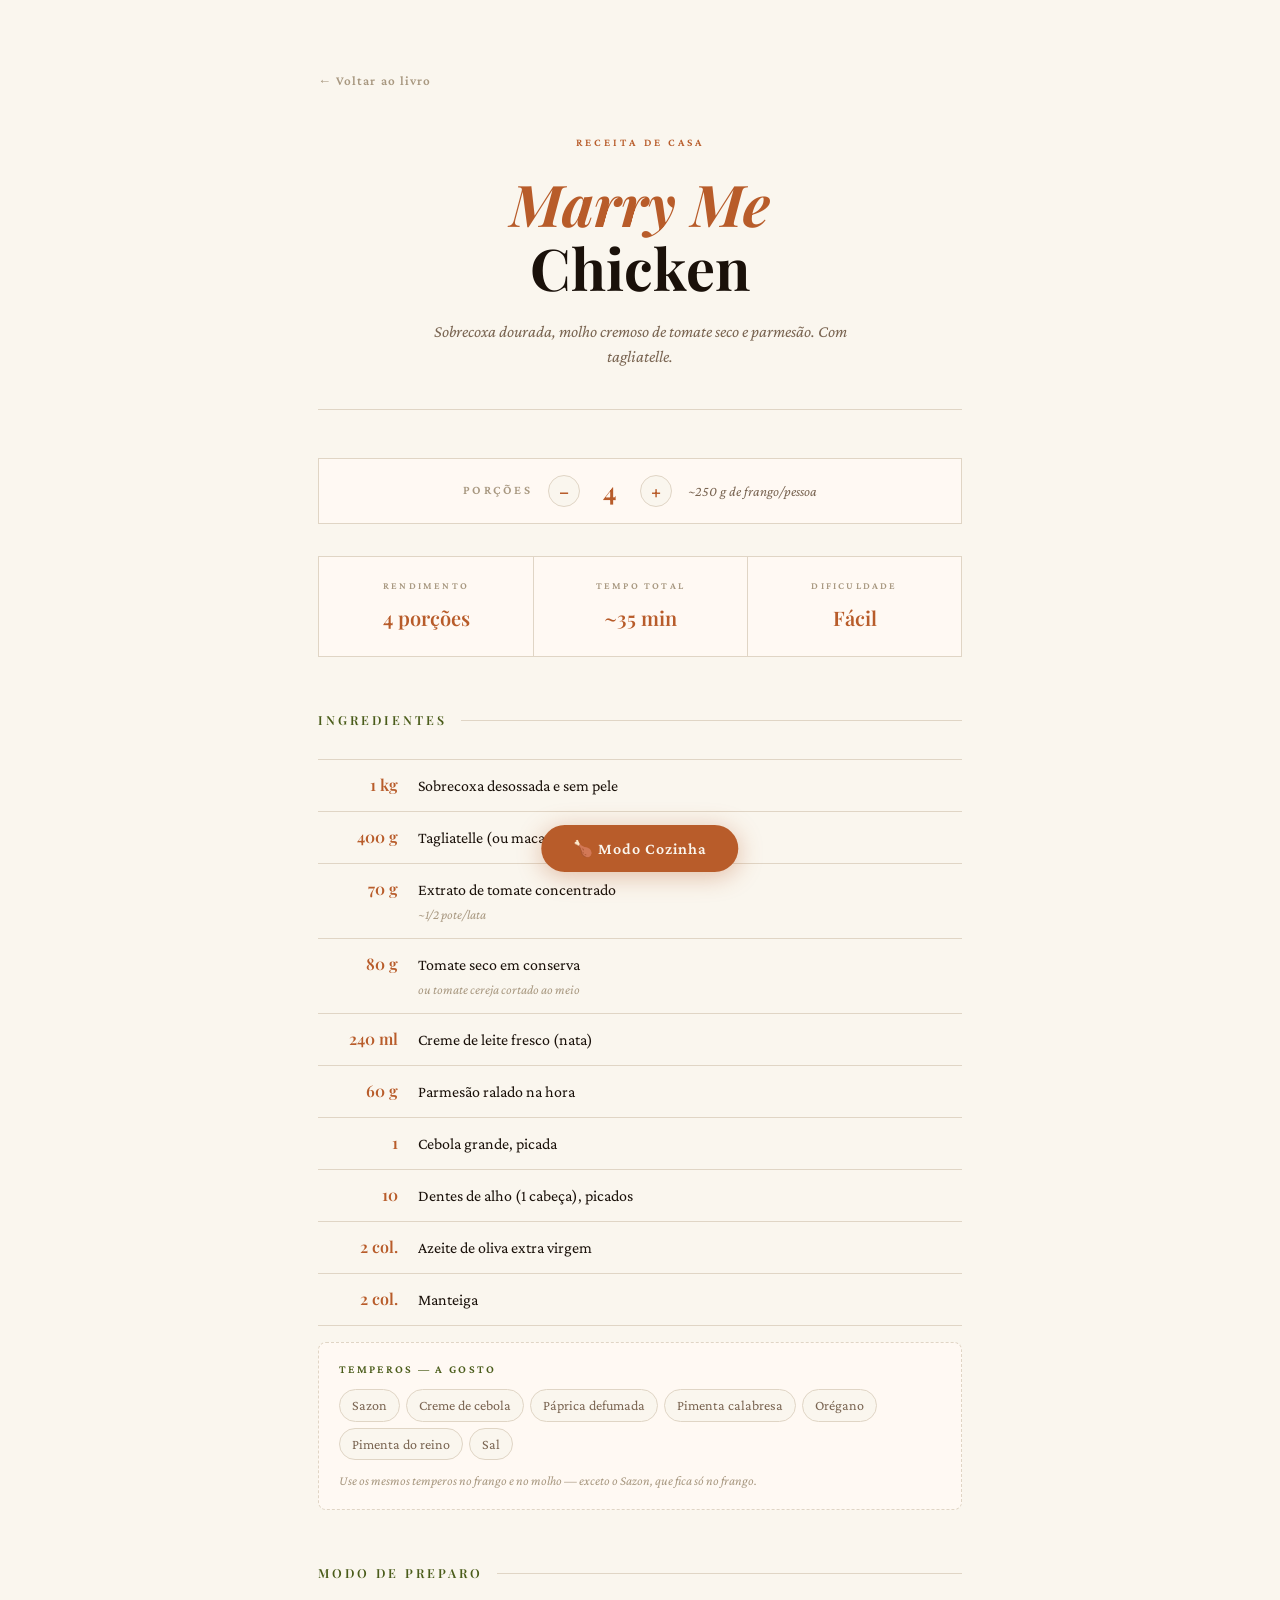
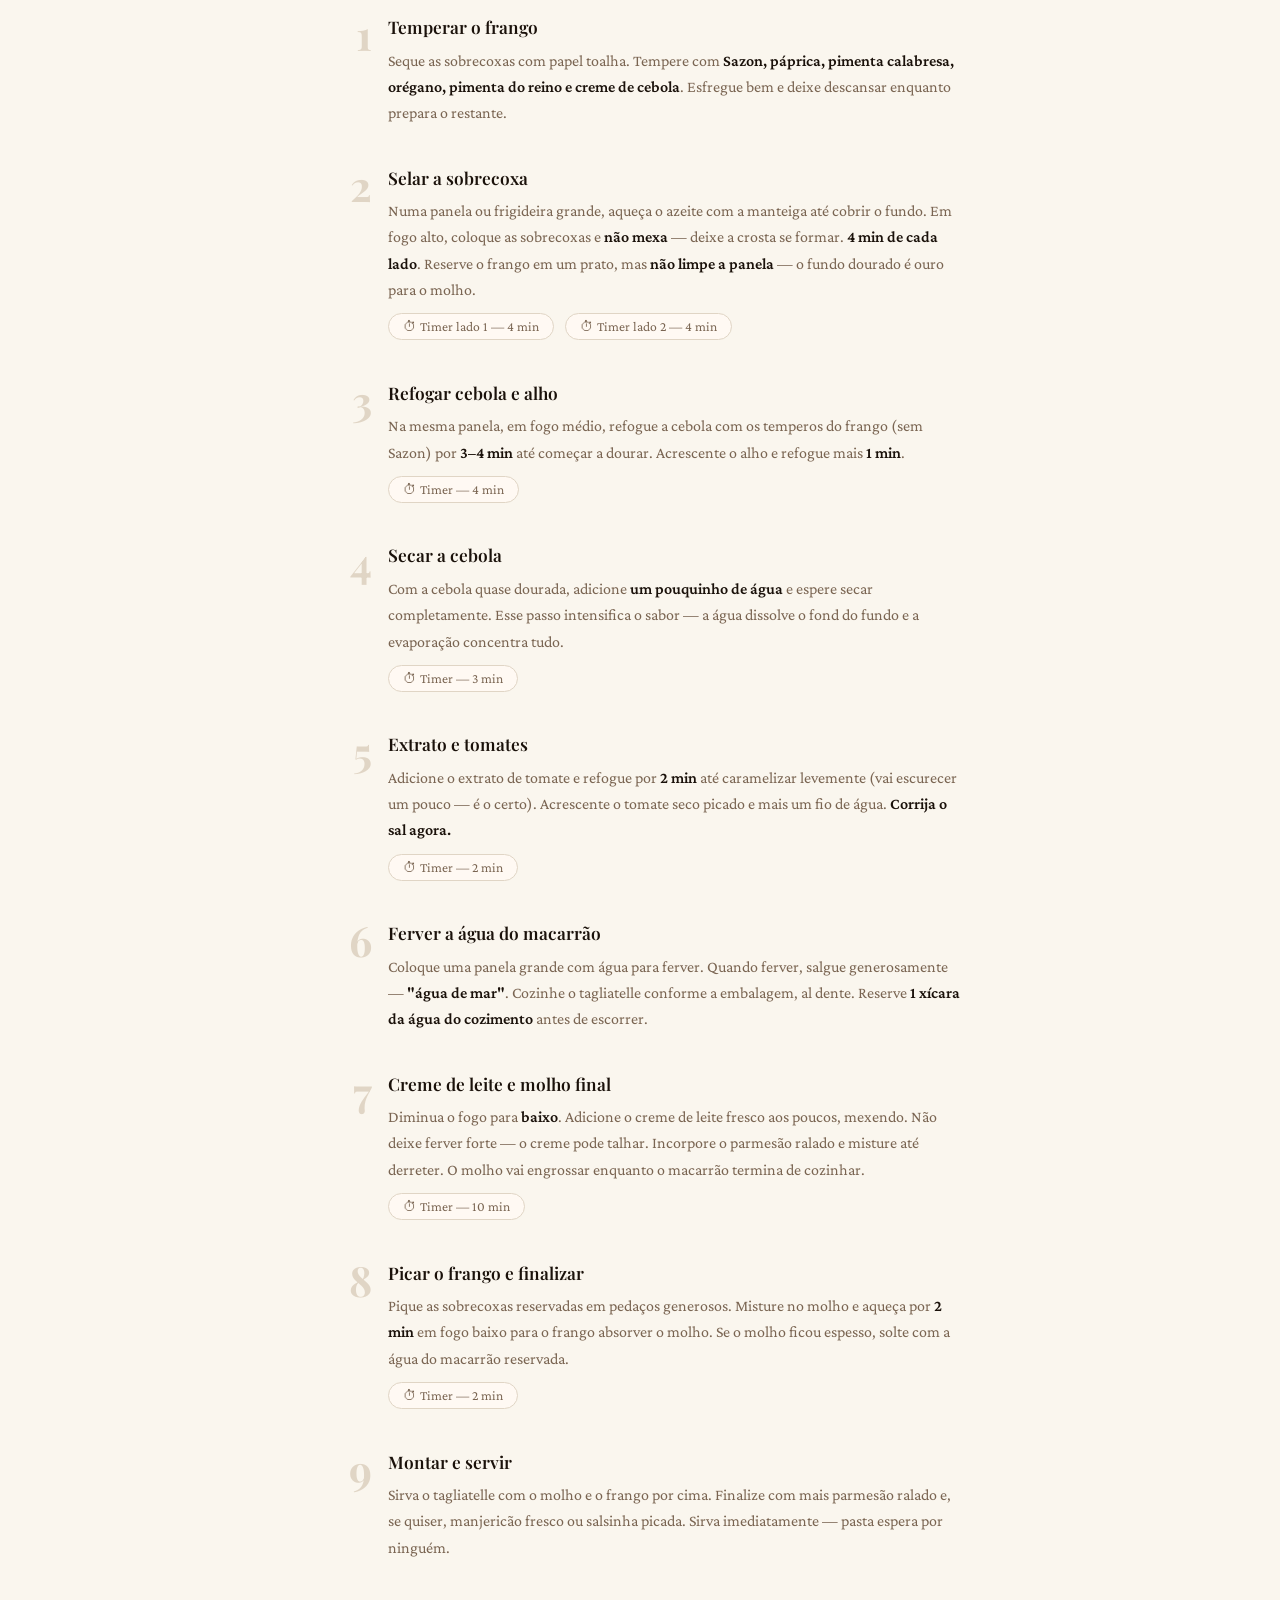
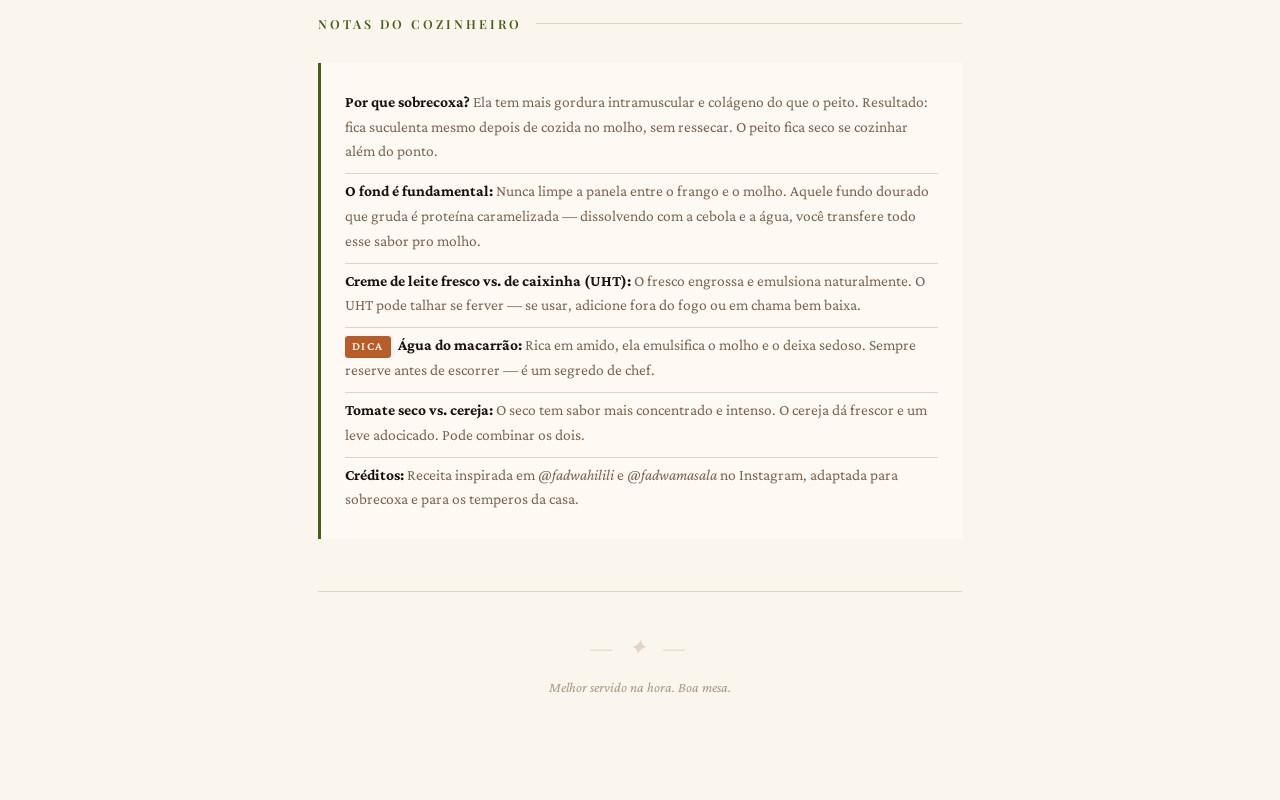
==== marry_me_chicken.html @ bd4081d4 "marry_me_chicken" ====
<!DOCTYPE html>
<html lang="pt-BR">
<head>
  <meta charset="UTF-8"/>
  <meta name="viewport" content="width=device-width, initial-scale=1.0, maximum-scale=1.0"/>
  <title>Marry Me Chicken</title>
  <link rel="preconnect" href="https://fonts.googleapis.com"/>
  <link href="https://fonts.googleapis.com/css2?family=Playfair+Display:ital,wght@0,400;0,600;0,700;1,400&family=Crimson+Pro:ital,wght@0,300;0,400;0,600;1,400&display=swap" rel="stylesheet"/>
  <link rel="stylesheet" href="./styles.css"/>
</head>
<body class="recipe-page">

<div class="recipe-container" id="recipe-view">

  <a class="back-link" href="./index.html">← Voltar ao livro</a>

  <header class="header">
    <span class="eyebrow">Receita de Casa</span>
    <h1><em>Marry Me</em><br>Chicken</h1>
    <p class="tagline">Sobrecoxa dourada, molho cremoso de tomate seco e parmesão. Com tagliatelle.</p>
  </header>

  <!-- SERVINGS CONTROL -->
  <div class="servings-bar">
    <span class="srv-label">Porções</span>
    <button class="srv-btn" onclick="changeServings(-1)">−</button>
    <span class="srv-num" id="srv-display">4</span>
    <button class="srv-btn" onclick="changeServings(1)">+</button>
    <span class="srv-sub" id="srv-sub">~250 g de frango/pessoa</span>
  </div>

  <div class="meta-strip">
    <div class="meta-item"><span class="meta-label">Rendimento</span><span class="meta-value" id="meta-srv">4 porções</span></div>
    <div class="meta-item"><span class="meta-label">Tempo total</span><span class="meta-value">~35 min</span></div>
    <div class="meta-item"><span class="meta-label">Dificuldade</span><span class="meta-value">Fácil</span></div>
  </div>

  <!-- INGREDIENTS -->
  <section class="ingredients-section">
    <h2>Ingredientes</h2>

    <div class="ingredient-row"><span class="amount" id="ing-chicken">1 kg</span><span class="ing-name">Sobrecoxa desossada e sem pele</span></div>
    <div class="ingredient-row"><span class="amount" id="ing-pasta">400 g</span><span class="ing-name">Tagliatelle (ou macarrão de preferência)</span></div>
    <div class="ingredient-row"><span class="amount" id="ing-extract">70 g</span><span class="ing-name">Extrato de tomate concentrado<span class="ing-note">~1/2 pote/lata</span></span></div>
    <div class="ingredient-row"><span class="amount" id="ing-sundried">80 g</span><span class="ing-name">Tomate seco em conserva<span class="ing-note">ou tomate cereja cortado ao meio</span></span></div>
    <div class="ingredient-row"><span class="amount" id="ing-cream">240 ml</span><span class="ing-name">Creme de leite fresco (nata)</span></div>
    <div class="ingredient-row"><span class="amount" id="ing-parmesan">60 g</span><span class="ing-name">Parmesão ralado na hora</span></div>
    <div class="ingredient-row"><span class="amount" id="ing-onion">1</span><span class="ing-name">Cebola grande, picada</span></div>
    <div class="ingredient-row"><span class="amount" id="ing-garlic">10</span><span class="ing-name">Dentes de alho (1 cabeça), picados</span></div>
    <div class="ingredient-row"><span class="amount">2 col.</span><span class="ing-name">Azeite de oliva extra virgem</span></div>
    <div class="ingredient-row"><span class="amount">2 col.</span><span class="ing-name">Manteiga</span></div>

    <div class="seasonings-box">
      <span class="seasonings-label">Temperos — a gosto</span>
      <div class="seasonings-grid">
        <span class="seasoning-tag">Sazon</span>
        <span class="seasoning-tag">Creme de cebola</span>
        <span class="seasoning-tag">Páprica defumada</span>
        <span class="seasoning-tag">Pimenta calabresa</span>
        <span class="seasoning-tag">Orégano</span>
        <span class="seasoning-tag">Pimenta do reino</span>
        <span class="seasoning-tag">Sal</span>
      </div>
      <p class="seasonings-hint">Use os mesmos temperos no frango e no molho — exceto o Sazon, que fica só no frango.</p>
    </div>
  </section>

  <!-- STEPS -->
  <section class="steps-section">
    <h2>Modo de Preparo</h2>

    <div class="step"><div class="step-num">1</div><div class="step-body">
      <h3>Temperar o frango</h3>
      <p>Seque as sobrecoxas com papel toalha. Tempere com <strong>Sazon, páprica, pimenta calabresa, orégano, pimenta do reino e creme de cebola</strong>. Esfregue bem e deixe descansar enquanto prepara o restante.</p>
    </div></div>

    <div class="step"><div class="step-num">2</div><div class="step-body">
      <h3>Selar a sobrecoxa</h3>
      <p>Numa panela ou frigideira grande, aqueça o azeite com a manteiga até cobrir o fundo. Em fogo alto, coloque as sobrecoxas e <strong>não mexa</strong> — deixe a crosta se formar. <strong>4 min de cada lado</strong>. Reserve o frango em um prato, mas <strong>não limpe a panela</strong> — o fundo dourado é ouro para o molho.</p>
      <button class="timer-chip" onclick="startChip(this,4*60,'Lado 1')">⏱ Timer lado 1 — 4 min</button>
      <button class="timer-chip" onclick="startChip(this,4*60,'Lado 2')" style="margin-left:8px">⏱ Timer lado 2 — 4 min</button>
    </div></div>

    <div class="step"><div class="step-num">3</div><div class="step-body">
      <h3>Refogar cebola e alho</h3>
      <p>Na mesma panela, em fogo médio, refogue a cebola com os temperos do frango (sem Sazon) por <strong>3–4 min</strong> até começar a dourar. Acrescente o alho e refogue mais <strong>1 min</strong>.</p>
      <button class="timer-chip" onclick="startChip(this,4*60,'Refogado')">⏱ Timer — 4 min</button>
    </div></div>

    <div class="step"><div class="step-num">4</div><div class="step-body">
      <h3>Secar a cebola</h3>
      <p>Com a cebola quase dourada, adicione <strong>um pouquinho de água</strong> e espere secar completamente. Esse passo intensifica o sabor — a água dissolve o fond do fundo e a evaporação concentra tudo.</p>
      <button class="timer-chip" onclick="startChip(this,3*60,'Secar')">⏱ Timer — 3 min</button>
    </div></div>

    <div class="step"><div class="step-num">5</div><div class="step-body">
      <h3>Extrato e tomates</h3>
      <p>Adicione o extrato de tomate e refogue por <strong>2 min</strong> até caramelizar levemente (vai escurecer um pouco — é o certo). Acrescente o tomate seco picado e mais um fio de água. <strong>Corrija o sal agora.</strong></p>
      <button class="timer-chip" onclick="startChip(this,2*60,'Extrato')">⏱ Timer — 2 min</button>
    </div></div>

    <div class="step"><div class="step-num">6</div><div class="step-body">
      <h3>Ferver a água do macarrão</h3>
      <p>Coloque uma panela grande com água para ferver. Quando ferver, salgue generosamente — <strong>"água de mar"</strong>. Cozinhe o tagliatelle conforme a embalagem, al dente. Reserve <strong>1 xícara da água do cozimento</strong> antes de escorrer.</p>
    </div></div>

    <div class="step"><div class="step-num">7</div><div class="step-body">
      <h3>Creme de leite e molho final</h3>
      <p>Diminua o fogo para <strong>baixo</strong>. Adicione o creme de leite fresco aos poucos, mexendo. Não deixe ferver forte — o creme pode talhar. Incorpore o parmesão ralado e misture até derreter. O molho vai engrossar enquanto o macarrão termina de cozinhar.</p>
      <button class="timer-chip" onclick="startChip(this,10*60,'Molho')">⏱ Timer — 10 min</button>
    </div></div>

    <div class="step"><div class="step-num">8</div><div class="step-body">
      <h3>Picar o frango e finalizar</h3>
      <p>Pique as sobrecoxas reservadas em pedaços generosos. Misture no molho e aqueça por <strong>2 min</strong> em fogo baixo para o frango absorver o molho. Se o molho ficou espesso, solte com a água do macarrão reservada.</p>
      <button class="timer-chip" onclick="startChip(this,2*60,'Finalizar')">⏱ Timer — 2 min</button>
    </div></div>

    <div class="step"><div class="step-num">9</div><div class="step-body">
      <h3>Montar e servir</h3>
      <p>Sirva o tagliatelle com o molho e o frango por cima. Finalize com mais parmesão ralado e, se quiser, manjericão fresco ou salsinha picada. Sirva imediatamente — pasta espera por ninguém.</p>
    </div></div>
  </section>

  <!-- NOTES -->
  <section class="notes-section">
    <h2>Notas do Cozinheiro</h2>
    <div class="notes-box">
      <div class="note-line">
        <strong>Por que sobrecoxa?</strong> Ela tem mais gordura intramuscular e colágeno do que o peito. Resultado: fica suculenta mesmo depois de cozida no molho, sem ressecar. O peito fica seco se cozinhar além do ponto.
      </div>
      <div class="note-line">
        <strong>O fond é fundamental:</strong> Nunca limpe a panela entre o frango e o molho. Aquele fundo dourado que gruda é proteína caramelizada — dissolvendo com a cebola e a água, você transfere todo esse sabor pro molho.
      </div>
      <div class="note-line">
        <strong>Creme de leite fresco vs. de caixinha (UHT):</strong> O fresco engrossa e emulsiona naturalmente. O UHT pode talhar se ferver — se usar, adicione fora do fogo ou em chama bem baixa.
      </div>
      <div class="note-line">
        <span class="note-highlight">Dica</span>
        <strong>Água do macarrão:</strong> Rica em amido, ela emulsifica o molho e o deixa sedoso. Sempre reserve antes de escorrer — é um segredo de chef.
      </div>
      <div class="note-line">
        <strong>Tomate seco vs. cereja:</strong> O seco tem sabor mais concentrado e intenso. O cereja dá frescor e um leve adocicado. Pode combinar os dois.
      </div>
      <div class="note-line">
        <strong>Créditos:</strong> Receita inspirada em <em>@fadwahilili</em> e <em>@fadwamasala</em> no Instagram, adaptada para sobrecoxa e para os temperos da casa.
      </div>
    </div>
  </section>

  <footer class="recipe-footer">
    <span class="flour-deco">— ✦ —</span>
    Melhor servido na hora. Boa mesa.
  </footer>
</div>

<div class="cook-btn-wrap">
  <button class="cook-btn" onclick="enterCook()">🍗 Modo Cozinha</button>
</div>

<!-- ══ COOKING MODE ══ -->
<div id="cooking-mode">
  <div class="cm-topbar">
    <div class="cm-dots" id="cm-dots"></div>
    <span class="cm-progress-text" id="cm-prog">1 / 9</span>
    <button class="cm-close" onclick="exitCook()">✕</button>
  </div>
  <div class="cm-content" id="cm-content">
    <div class="cm-step-number" id="cm-num">01</div>
    <div class="cm-step-title"  id="cm-title"></div>
    <div class="cm-step-text"   id="cm-text"></div>
  </div>
  <div class="cm-timer-area" id="cm-timer">
    <div class="cm-ring-wrap">
      <svg class="cm-svg" viewBox="0 0 170 170">
        <circle class="ring-bg"   cx="85" cy="85" r="73.5"/>
        <circle class="ring-prog" id="cm-ring" cx="85" cy="85" r="73.5" stroke-dasharray="462" stroke-dashoffset="0"/>
      </svg>
      <div class="cm-time-overlay">
        <span class="cm-time-text"  id="cm-ttext">00:00</span>
        <span class="cm-time-label" id="cm-tlabel">restante</span>
      </div>
    </div>
    <div class="cm-timer-btns">
      <button class="cm-btn-ghost"   onclick="resetTimer()">↺ Reset</button>
      <button class="cm-btn-primary" id="cm-playbtn" onclick="toggleTimer()">▶ Iniciar</button>
    </div>
  </div>
  <div class="cm-finish" id="cm-finish">
    <div class="cm-finish-icon">🍗</div>
    <div class="cm-finish-title">Bom Apetite!</div>
    <div class="cm-finish-sub">Todos os passos concluídos.<br>Sirva agora — pasta não espera.</div>
    <button class="cm-btn-primary" style="margin-top:8px" onclick="exitCook()">Voltar à receita</button>
  </div>
  <div class="cm-nav" id="cm-nav">
    <button class="cm-nav-btn prev" id="cm-prev" onclick="goStep(-1)">
      <span class="cm-nav-label">← Anterior</span>
      <span id="cm-prev-lbl">—</span>
    </button>
    <button class="cm-nav-btn next" id="cm-next" onclick="goStep(1)">
      <span class="cm-nav-label">Próximo →</span>
      <span id="cm-next-lbl">—</span>
    </button>
  </div>
</div>

<script>
/* ══ BASE RECIPE (4 porções) ══ */
const BASE = 4;
const INGS = {
  chicken:  { base: 1000, unit: 'g',  el: 'ing-chicken'  },
  pasta:    { base: 400,  unit: 'g',  el: 'ing-pasta'    },
  extract:  { base: 70,   unit: 'g',  el: 'ing-extract'  },
  sundried: { base: 80,   unit: 'g',  el: 'ing-sundried' },
  cream:    { base: 240,  unit: 'ml', el: 'ing-cream'    },
  parmesan: { base: 60,   unit: 'g',  el: 'ing-parmesan' },
};
// Onion and garlic scaled separately (count)
const ONION_BASE  = 1;
const GARLIC_BASE = 10; // dentes

let servings = 4;

function fmt(val, unit) {
  if (unit === 'g' || unit === 'ml') return Math.round(val) + ' ' + unit;
  return val.toFixed(1).replace('.0', '') + ' ' + unit;
}

function changeServings(delta) {
  servings = Math.max(1, Math.min(20, servings + delta));
  const ratio = servings / BASE;

  document.getElementById('srv-display').textContent = servings;
  document.getElementById('srv-sub').textContent = '~250 g de frango/pessoa · ' + servings + ' porç' + (servings === 1 ? 'ão' : 'ões');
  document.getElementById('meta-srv').textContent = servings + ' porç' + (servings === 1 ? 'ão' : 'ões');

  Object.values(INGS).forEach(ing => {
    const el = document.getElementById(ing.el);
    el.style.opacity = '0.3';
    el.textContent = fmt(ing.base * ratio, ing.unit);
    setTimeout(() => el.style.opacity = '1', 150);
  });

  // Onion (count, round up to at least 1)
  const onionEl = document.getElementById('ing-onion');
  onionEl.style.opacity = '0.3';
  onionEl.textContent = Math.max(1, Math.round(ONION_BASE * ratio));
  setTimeout(() => onionEl.style.opacity = '1', 150);

  // Garlic (dentes)
  const garlicEl = document.getElementById('ing-garlic');
  garlicEl.style.opacity = '0.3';
  garlicEl.textContent = Math.max(3, Math.round(GARLIC_BASE * ratio));
  setTimeout(() => garlicEl.style.opacity = '1', 150);
}

/* ══ AUDIO ══ */
function beep() {
  try {
    const ctx = new(window.AudioContext || window.webkitAudioContext)();
    [880, 1100, 880, 1100, 880].forEach((f, i) => {
      const o = ctx.createOscillator(), g = ctx.createGain();
      o.connect(g); g.connect(ctx.destination);
      o.type = 'sine'; o.frequency.value = f;
      const t = ctx.currentTime + i * .38;
      g.gain.setValueAtTime(0, t);
      g.gain.linearRampToValueAtTime(.4, t + .04);
      g.gain.exponentialRampToValueAtTime(.001, t + .32);
      o.start(t); o.stop(t + .35);
    });
  } catch(e) {}
}

/* ══ WAKE LOCK ══ */
let wl = null;
async function grabLock() { try { if ('wakeLock' in navigator) wl = await navigator.wakeLock.request('screen'); } catch(e) {} }
function dropLock() { if (wl) { wl.release(); wl = null; } }
document.addEventListener('visibilitychange', () => {
  if (document.visibilityState === 'visible' && document.getElementById('cooking-mode').classList.contains('active')) grabLock();
});

/* ══ TIMER ══ */
const CIRC = 2 * Math.PI * 73.5;
let tRem = 0, tTotal = 0, tRunning = false, tiv = null;

function fmtT(s) { return String(Math.floor(s / 60)).padStart(2, '0') + ':' + String(s % 60).padStart(2, '0'); }
function updateRing() {
  const p = tTotal > 0 ? tRem / tTotal : 1;
  document.getElementById('cm-ring').style.strokeDashoffset = CIRC * (1 - p);
  document.getElementById('cm-ring').classList.toggle('done', tRem === 0 && tTotal > 0);
}
function setDisplay(s) { document.getElementById('cm-ttext').textContent = fmtT(s); updateRing(); }

function toggleTimer() {
  if (tRem === 0) { resetTimer(); return; }
  tRunning = !tRunning;
  const btn = document.getElementById('cm-playbtn');
  if (tRunning) {
    btn.textContent = '⏸ Pausar';
    tiv = setInterval(() => {
      tRem--;
      setDisplay(tRem);
      if (tRem <= 0) {
        clearInterval(tiv); tRunning = false;
        btn.textContent = '✓ Pronto';
        document.getElementById('cm-tlabel').textContent = 'concluído!';
        beep();
      }
    }, 1000);
  } else {
    clearInterval(tiv);
    btn.textContent = '▶ Continuar';
  }
}
function resetTimer() {
  clearInterval(tiv); tRunning = false; tRem = tTotal;
  setDisplay(tRem);
  document.getElementById('cm-playbtn').textContent = '▶ Iniciar';
  document.getElementById('cm-tlabel').textContent = 'restante';
}

/* ══ COOKING MODE STEPS ══ */
function getCookSteps() {
  const s = servings;
  const ratio = s / BASE;
  const chicken  = fmt(1000 * ratio, 'g');
  const cream    = fmt(240  * ratio, 'ml');
  const extract  = fmt(70   * ratio, 'g');
  const sundried = fmt(80   * ratio, 'g');
  const parmesan = fmt(60   * ratio, 'g');
  const pasta    = fmt(400  * ratio, 'g');
  const onion    = Math.max(1, Math.round(ONION_BASE * ratio));
  const garlic   = Math.max(3, Math.round(GARLIC_BASE * ratio));

  return [
    {
      title: "Temperar o frango",
      timer: null,
      text: `Seque <strong>${chicken} de sobrecoxa</strong> com papel toalha. Tempere com <strong>Sazon, páprica, pimenta calabresa, orégano, pimenta do reino e creme de cebola</strong>. Esfregue bem e reserve.`
    },
    {
      title: "Selar a sobrecoxa",
      timer: 4 * 60,
      text: `Aqueça azeite e manteiga na panela em fogo <strong>alto</strong>. Sele as sobrecoxas por <strong>4 min de cada lado</strong> sem mexer — deixe a crosta dourar. Reserve num prato. <strong>Não limpe a panela.</strong>`
    },
    {
      title: "Refogar cebola e alho",
      timer: 4 * 60,
      text: `Na mesma panela, fogo médio, refogue <strong>${onion} cebola${onion > 1 ? 's' : ''}</strong> com os temperos (sem Sazon) por 3–4 min. Acrescente <strong>${garlic} dentes de alho</strong> e refogue mais 1 min.`
    },
    {
      title: "Secar a cebola",
      timer: 3 * 60,
      text: `Com a cebola quase dourada, adicione <strong>um pouquinho de água</strong> e espere secar. Isso dissolve o fundo caramelizado e concentra o sabor. Aguarde até a água evaporar completamente.`
    },
    {
      title: "Extrato e tomates",
      timer: 2 * 60,
      text: `Adicione <strong>${extract} de extrato de tomate</strong> e refogue por 2 min até escurecer levemente. Junte <strong>${sundried} de tomate seco</strong> picado e um fio de água. <strong>Corrija o sal agora.</strong>`
    },
    {
      title: "Ferver o macarrão",
      timer: null,
      text: `Coloque o <strong>${pasta} de tagliatelle</strong> em água fervente bem salgada. Cozinhe al dente conforme a embalagem. <strong>Reserve 1 xícara da água antes de escorrer</strong> — ela vai ajudar o molho.`
    },
    {
      title: "Creme de leite e parmesão",
      timer: 10 * 60,
      text: `Diminua o fogo para <strong>baixo</strong>. Adicione <strong>${cream} de creme de leite fresco</strong> aos poucos, mexendo. Incorpore <strong>${parmesan} de parmesão</strong> ralado. Não deixe ferver forte. Misture até engrossar enquanto a pasta termina.`
    },
    {
      title: "Picar o frango e finalizar",
      timer: 2 * 60,
      text: `Pique as sobrecoxas em pedaços generosos. Misture no molho e aqueça em fogo baixo por <strong>2 min</strong>. Se o molho ficou espesso, solte com a água do macarrão reservada.`
    },
    {
      title: "Montar e servir",
      timer: null,
      text: `Sirva o tagliatelle com o molho e o frango por cima. Finalize com <strong>mais parmesão</strong> e manjericão ou salsinha. Sirva agora — pasta não espera!`
    },
  ];
}

let cur = 0;
function render(idx) {
  clearInterval(tiv); tRunning = false;
  const steps = getCookSteps();
  const done = idx >= steps.length;

  document.getElementById('cm-finish').classList.toggle('active', done);
  document.getElementById('cm-content').style.display = done ? 'none' : 'flex';
  document.getElementById('cm-timer').style.display = 'none';
  document.getElementById('cm-nav').style.display = done ? 'none' : 'grid';
  if (done) return;

  const s = steps[idx];
  document.getElementById('cm-prog').textContent = `${idx + 1} / ${steps.length}`;

  const dots = document.getElementById('cm-dots');
  dots.innerHTML = '';
  steps.forEach((_, i) => {
    const d = document.createElement('div');
    d.className = 'cm-dot' + (i < idx ? ' done' : i === idx ? ' active' : '');
    dots.appendChild(d);
  });

  document.getElementById('cm-num').textContent = String(idx + 1).padStart(2, '0');
  document.getElementById('cm-title').textContent = s.title;
  document.getElementById('cm-text').innerHTML = s.text;

  if (s.timer) {
    tTotal = s.timer; tRem = s.timer;
    setDisplay(tRem);
    document.getElementById('cm-playbtn').textContent = '▶ Iniciar';
    document.getElementById('cm-tlabel').textContent = 'restante';
    document.getElementById('cm-timer').style.display = 'flex';
  }

  document.getElementById('cm-prev').disabled = idx === 0;
  document.getElementById('cm-prev-lbl').textContent = idx > 0 ? steps[idx - 1].title : '—';
  document.getElementById('cm-next-lbl').textContent = idx < steps.length - 1 ? steps[idx + 1].title : 'Finalizar';
  document.getElementById('cm-content').scrollTop = 0;
}

function goStep(d) { clearInterval(tiv); tRunning = false; cur = Math.max(0, cur + d); render(cur); }
function enterCook() { cur = 0; document.getElementById('cooking-mode').classList.add('active'); render(0); grabLock(); document.body.style.overflow = 'hidden'; }
function exitCook() { clearInterval(tiv); tRunning = false; document.getElementById('cooking-mode').classList.remove('active'); dropLock(); document.body.style.overflow = ''; }

/* ══ INLINE CHIP TIMERS ══ */
const chipIntervals = {};
function startChip(btn, sec, label) {
  clearInterval(chipIntervals[label]);
  let rem = sec;
  btn.textContent = `⏱ ${label} — ${fmtT(rem)}`;
  btn.style.cssText = 'background:var(--terracotta);color:var(--cream);border-color:var(--terracotta)';
  btn.onclick = () => cancelChip(btn, sec, label);
  chipIntervals[label] = setInterval(() => {
    rem--;
    btn.textContent = `⏱ ${label} — ${fmtT(rem)}`;
    if (rem <= 0) {
      clearInterval(chipIntervals[label]);
      btn.textContent = `✓ ${label} — Pronto!`;
      btn.style.cssText = 'background:#4A5C1A;color:var(--cream);border-color:#4A5C1A';
      beep();
    }
  }, 1000);
}
function cancelChip(btn, sec, label) {
  clearInterval(chipIntervals[label]);
  btn.textContent = `⏱ Timer ${Math.round(sec / 60)} min`;
  btn.style.cssText = '';
  btn.onclick = () => startChip(btn, sec, label);
}
</script>
</body>
</html>
---- styles.css ----
/* ═══════════════════════════════════════════════════════════
   Livro de Receitas — Folha de estilo unificada
   Usada por: index.html + páginas de receita
   ═══════════════════════════════════════════════════════════ */

/* ── RESET + ROOT ── */
*, *::before, *::after { box-sizing: border-box; margin: 0; padding: 0; }

:root {
  --cream: #FAF6EE;
  --warm-white: #FFF9F3;
  --espresso: #1A110A;
  --olive: #4A5C1A;
  --terracotta: #B85C2A;
  --gold: #C4973A;
  --muted: #7A6552;
  --light-muted: #A89880;
  --divider: #E0D5C5;
  --card-shadow: 0 2px 16px rgba(26,17,10,.07);
  --card-shadow-hover: 0 8px 32px rgba(26,17,10,.13);
}

html { scroll-behavior: smooth; }
body {
  background: var(--cream);
  color: var(--espresso);
  font-family: 'Crimson Pro', Georgia, serif;
  font-size: 18px;
  line-height: 1.7;
  min-height: 100vh;
}

/* ═══════════════════════════════════════════════════════════
   INDEX (livro de receitas)
   ═══════════════════════════════════════════════════════════ */

/* ── TOP BAR ── */
.topbar {
  position: sticky; top: 0; z-index: 50;
  background: rgba(250,246,238,.95);
  backdrop-filter: blur(10px);
  -webkit-backdrop-filter: blur(10px);
  border-bottom: 1px solid var(--divider);
  padding: 0 clamp(20px,5vw,60px);
  display: flex; align-items: center;
  gap: 20px; height: 64px;
}
.topbar-title {
  font-family: 'Playfair Display', serif;
  font-size: 1.1rem; font-weight: 700;
  color: var(--espresso); white-space: nowrap;
  display: flex; align-items: center; gap: 8px;
}
.topbar-title em { font-style: italic; color: var(--terracotta); }

.search-wrap { flex: 1; position: relative; max-width: 420px; }
.search-icon {
  position: absolute; left: 14px; top: 50%;
  transform: translateY(-50%);
  color: var(--light-muted); font-size: 15px; pointer-events: none;
}
.search-input {
  width: 100%; padding: 9px 14px 9px 38px;
  background: var(--warm-white);
  border: 1px solid var(--divider);
  border-radius: 100px;
  font-family: 'Crimson Pro', serif; font-size: .95rem;
  color: var(--espresso);
  outline: none; transition: border-color .15s, box-shadow .15s;
}
.search-input:focus { border-color: var(--terracotta); box-shadow: 0 0 0 3px rgba(184,92,42,.1); }
.search-input::placeholder { color: var(--light-muted); }
.search-clear {
  position: absolute; right: 12px; top: 50%; transform: translateY(-50%);
  background: none; border: none; cursor: pointer;
  color: var(--light-muted); font-size: 1rem; padding: 0 4px;
  display: none; line-height: 1;
}
.search-clear.visible { display: block; }

/* ── HERO ── */
.hero {
  padding: 64px clamp(20px,5vw,60px) 40px;
  max-width: 1200px; margin: 0 auto;
}
.hero-eyebrow {
  display: block; font-size: 11px; font-weight: 600;
  letter-spacing: .28em; text-transform: uppercase;
  color: var(--terracotta); margin-bottom: 14px;
}
.hero h1 {
  font-family: 'Playfair Display', serif;
  font-size: clamp(2.4rem,5vw,3.8rem);
  font-weight: 700; line-height: 1.1;
  color: var(--espresso); margin-bottom: 16px;
}
.hero h1 em { font-style: italic; color: var(--terracotta); }
.hero-sub {
  color: var(--muted); font-size: 1.05rem;
  font-style: italic; max-width: 480px;
}

/* ── STATS ── */
.stats-bar {
  display: flex; gap: 28px;
  padding: 0 clamp(20px,5vw,60px) 32px;
  max-width: 1200px; margin: 0 auto;
}
.stat { display: flex; align-items: baseline; gap: 6px; }
.stat-num {
  font-family: 'Playfair Display', serif;
  font-size: 1.5rem; font-weight: 700; color: var(--terracotta);
}
.stat-label { font-size: .85rem; color: var(--muted); }

/* ── CATEGORY FILTERS ── */
.filters-wrap {
  padding: 0 clamp(20px,5vw,60px) 28px;
  max-width: 1200px; margin: 0 auto;
  overflow-x: auto; -webkit-overflow-scrolling: touch;
  scrollbar-width: none;
}
.filters-wrap::-webkit-scrollbar { display: none; }
.filters { display: flex; gap: 8px; width: max-content; min-width: 100%; }
.filter-btn {
  padding: 6px 18px; border-radius: 100px;
  border: 1px solid var(--divider);
  background: var(--warm-white);
  font-family: 'Crimson Pro', serif; font-size: .9rem;
  color: var(--muted); cursor: pointer;
  transition: background .15s, color .15s, border-color .15s;
  white-space: nowrap; flex-shrink: 0;
}
.filter-btn:hover { border-color: var(--terracotta); color: var(--terracotta); }
.filter-btn.active {
  background: var(--terracotta); color: var(--cream);
  border-color: var(--terracotta); font-weight: 600;
}

/* ── GRID ── */
.grid-wrap {
  padding: 0 clamp(20px,5vw,60px) 80px;
  max-width: 1200px; margin: 0 auto;
}
.recipe-grid {
  display: grid;
  grid-template-columns: repeat(auto-fill, minmax(280px,1fr));
  gap: 20px;
}

/* ── CARD ── */
.card {
  background: var(--warm-white);
  border: 1px solid var(--divider);
  border-radius: 16px; overflow: hidden;
  cursor: pointer; text-decoration: none;
  display: flex; flex-direction: column;
  transition: transform .2s, box-shadow .2s;
  box-shadow: var(--card-shadow);
}
.card:hover { transform: translateY(-4px); box-shadow: var(--card-shadow-hover); }

.card-accent {
  height: 90px; display: flex;
  align-items: center; justify-content: center;
  position: relative; overflow: hidden;
  flex-shrink: 0;
}
.card-accent-bg { position: absolute; inset: 0; opacity: .15; }
.card-emoji {
  font-size: 2.8rem; position: relative; z-index: 1;
  filter: drop-shadow(0 2px 8px rgba(0,0,0,.12));
}
.card-category {
  position: absolute; top: 10px; right: 12px;
  font-size: .68rem; font-weight: 600; letter-spacing: .16em;
  text-transform: uppercase; padding: 3px 10px;
  border-radius: 100px; background: rgba(255,255,255,.88);
  color: var(--muted);
}

.card-body { padding: 18px 20px 20px; flex: 1; display: flex; flex-direction: column; gap: 8px; }
.card-title {
  font-family: 'Playfair Display', serif;
  font-size: 1.15rem; font-weight: 700;
  color: var(--espresso); line-height: 1.2;
}
.card-desc {
  font-size: .9rem; color: var(--muted);
  line-height: 1.55; flex: 1;
  display: -webkit-box; -webkit-line-clamp: 2;
  -webkit-box-orient: vertical; overflow: hidden;
}
.card-meta { display: flex; gap: 14px; margin-top: 4px; }
.card-meta-item {
  display: flex; align-items: center; gap: 4px;
  font-size: .8rem; color: var(--light-muted);
}
.card-meta-dot { width: 3px; height: 3px; border-radius: 50%; background: var(--divider); }

.card-footer {
  display: flex; align-items: center; justify-content: space-between;
  padding: 12px 20px; border-top: 1px solid var(--divider);
}
.card-tags { display: flex; gap: 5px; flex-wrap: wrap; }
.tag {
  font-size: .72rem; letter-spacing: .08em;
  padding: 2px 8px; border-radius: 4px;
  background: rgba(74,92,26,.08);
  color: var(--olive);
}
.card-open {
  font-size: .82rem; font-weight: 600;
  color: var(--terracotta); white-space: nowrap;
  display: flex; align-items: center; gap: 4px;
}

/* ── EMPTY STATE ── */
.empty {
  display: none; flex-direction: column;
  align-items: center; justify-content: center;
  padding: 80px 20px; text-align: center; gap: 12px;
}
.empty.visible { display: flex; }
.empty-icon { font-size: 3rem; opacity: .4; }
.empty-title {
  font-family: 'Playfair Display', serif;
  font-size: 1.4rem; color: var(--muted);
}
.empty-sub { font-size: .95rem; color: var(--light-muted); font-style: italic; }

/* ── SORT BAR ── */
.sort-bar {
  display: flex; align-items: center;
  justify-content: space-between;
  padding: 0 0 16px;
}
.results-count { font-size: .88rem; color: var(--muted); font-style: italic; }
.sort-select {
  font-family: 'Crimson Pro', serif; font-size: .88rem;
  color: var(--muted); background: transparent;
  border: none; cursor: pointer; outline: none;
}

/* ── ADD BANNER ── */
.add-banner {
  padding: 0 clamp(20px,5vw,60px) 0;
  max-width: 1200px; margin: 0 auto 28px;
}
.add-banner-inner {
  display: flex; align-items: center; justify-content: space-between;
  padding: 14px 20px; background: var(--warm-white);
  border: 1px dashed var(--divider); border-radius: 12px;
  gap: 12px;
}
.add-hint { font-size: .88rem; color: var(--light-muted); font-style: italic; }
.add-hint code {
  font-family: 'Courier New', monospace; font-size: .82rem;
  color: var(--olive); background: rgba(74,92,26,.08);
  padding: 1px 5px; border-radius: 3px;
}
.add-hint-label {
  font-size: .7rem; font-weight: 600; letter-spacing: .18em;
  text-transform: uppercase; color: var(--terracotta);
  white-space: nowrap;
}

/* ── LOADING ── */
.loading {
  display: flex; align-items: center; justify-content: center;
  padding: 80px; gap: 10px;
  font-style: italic; color: var(--light-muted);
}

/* ── SEARCH HIGHLIGHT ── */
mark {
  background: rgba(184,92,42,.18);
  color: var(--espresso); border-radius: 2px;
  padding: 0 1px;
}

/* ═══════════════════════════════════════════════════════════
   PÁGINAS DE RECEITA
   ═══════════════════════════════════════════════════════════ */

.recipe-container { max-width: 700px; margin: 0 auto; padding: 64px 28px 100px; }

/* line-height ligeiramente maior nas páginas de receita */
body.recipe-page { line-height: 1.75; }

/* ── BACK LINK ── */
.back-link {
  display: inline-flex; align-items: center; gap: 6px;
  font-size: .82rem; font-weight: 600; letter-spacing: .08em;
  color: var(--light-muted); text-decoration: none;
  margin-bottom: 40px;
  transition: color .15s;
}
.back-link:hover { color: var(--terracotta); }

/* ── COOK MODE BUTTON ── */
.cook-btn-wrap {
  position: fixed; bottom: 28px; left: 50%;
  transform: translateX(-50%); z-index: 100;
}
.cook-btn {
  background: var(--terracotta); color: var(--cream);
  border: none; border-radius: 100px; padding: 14px 32px;
  font-family: 'Crimson Pro', serif; font-size: 1rem;
  font-weight: 600; letter-spacing: 0.06em; cursor: pointer;
  box-shadow: 0 4px 24px rgba(184,92,42,.38);
  transition: transform .15s, box-shadow .15s;
}
.cook-btn:hover { transform: translateY(-2px); box-shadow: 0 6px 28px rgba(184,92,42,.48); }
.cook-btn:active { transform: translateY(0); }

/* ── HEADER ── */
.header { text-align: center; margin-bottom: 48px; padding-bottom: 40px; border-bottom: 1px solid var(--divider); }
.eyebrow { display: block; font-size: 11px; font-weight: 600; letter-spacing: .28em; text-transform: uppercase; color: var(--terracotta); margin-bottom: 20px; }
.recipe-container h1 { font-family: 'Playfair Display', serif; font-size: clamp(2.4rem,6vw,3.6rem); font-weight: 700; line-height: 1.1; margin-bottom: 20px; }
.recipe-container h1 em { font-style: italic; color: var(--terracotta); }
.tagline { font-style: italic; color: var(--muted); font-size: 1.05rem; max-width: 440px; margin: 0 auto; line-height: 1.5; }

/* ── SERVINGS CONTROL ── */
.servings-bar {
  display: flex; align-items: center; justify-content: center;
  gap: 16px; margin-bottom: 32px;
  padding: 16px 20px; background: var(--warm-white);
  border: 1px solid var(--divider);
}
.srv-label { font-size: .78rem; font-weight: 600; letter-spacing: .2em; text-transform: uppercase; color: var(--light-muted); }
.srv-btn {
  width: 32px; height: 32px; border-radius: 50%;
  border: 1px solid var(--divider); background: var(--cream);
  color: var(--terracotta); font-size: 1.2rem; line-height: 1;
  cursor: pointer; display: flex; align-items: center; justify-content: center;
  font-family: 'Crimson Pro', serif; font-weight: 600;
  transition: background .15s, border-color .15s;
  flex-shrink: 0;
}
.srv-btn:hover { background: var(--terracotta); color: var(--cream); border-color: var(--terracotta); }
.srv-btn:active { opacity: .7; }
.srv-num {
  font-family: 'Playfair Display', serif; font-size: 1.6rem;
  font-weight: 700; color: var(--terracotta); min-width: 28px;
  text-align: center; line-height: 1;
}
.srv-sub { font-size: .88rem; color: var(--muted); font-style: italic; }

/* ── META STRIP ── */
.meta-strip { display: grid; grid-template-columns: repeat(3,1fr); border: 1px solid var(--divider); margin-bottom: 52px; overflow: hidden; }
.meta-item { padding: 20px 12px; text-align: center; background: var(--warm-white); }
.meta-item + .meta-item { border-left: 1px solid var(--divider); }
.meta-label { display: block; font-size: 10px; font-weight: 600; letter-spacing: .22em; text-transform: uppercase; color: var(--light-muted); margin-bottom: 5px; }
.meta-value { font-family: 'Playfair Display', serif; font-size: 1.25rem; font-weight: 600; color: var(--terracotta); }

.recipe-container h2 { font-family: 'Playfair Display', serif; font-size: .78rem; font-weight: 600; letter-spacing: .24em; text-transform: uppercase; color: var(--olive); margin-bottom: 28px; display: flex; align-items: center; gap: 14px; }
.recipe-container h2::after { content: ''; flex: 1; height: 1px; background: var(--divider); }

/* ── INGREDIENTS ── */
.ingredients-section { margin-bottom: 52px; }
.ingredient-row { display: flex; align-items: baseline; padding: 11px 0; border-bottom: 1px solid var(--divider); }
.ingredient-row:first-of-type { border-top: 1px solid var(--divider); }
.amount {
  font-family: 'Playfair Display', serif; font-size: 1rem;
  font-weight: 600; color: var(--terracotta); width: 100px;
  flex-shrink: 0; text-align: right; padding-right: 20px;
  transition: opacity .2s;
}
.ing-name { font-size: 1rem; }
.ing-note { font-size: .82rem; color: var(--light-muted); font-style: italic; display: block; }

/* ── SEASONINGS BOX (marry_me_chicken) ── */
.seasonings-box {
  border: 1px dashed var(--divider); border-radius: 8px;
  padding: 16px 20px; margin-top: 16px;
  background: var(--warm-white);
}
.seasonings-label {
  font-size: .72rem; font-weight: 600; letter-spacing: .2em;
  text-transform: uppercase; color: var(--olive);
  display: block; margin-bottom: 10px;
}
.seasonings-grid { display: flex; flex-wrap: wrap; gap: 6px; }
.seasoning-tag {
  font-size: .88rem; padding: 3px 12px;
  border-radius: 100px; border: 1px solid var(--divider);
  color: var(--muted); background: var(--cream);
}
.seasonings-hint { font-size: .82rem; color: var(--light-muted); font-style: italic; margin-top: 10px; }

/* ── STEPS ── */
.steps-section { margin-bottom: 52px; }
.step { display: grid; grid-template-columns: 52px 1fr; gap: 18px; margin-bottom: 36px; align-items: start; }
.step-num { font-family: 'Playfair Display', serif; font-size: 2.6rem; font-weight: 700; color: var(--divider); line-height: 1; text-align: right; padding-top: 1px; letter-spacing: -2px; }
.step-body h3 { font-family: 'Playfair Display', serif; font-size: 1.08rem; font-weight: 600; color: var(--espresso); margin-bottom: 5px; }
.step-body p { color: var(--muted); font-size: 1rem; line-height: 1.65; }
.step-body strong { color: var(--espresso); font-weight: 600; }

.timer-chip {
  display: inline-flex; align-items: center; gap: 5px;
  margin-top: 10px; padding: 5px 14px;
  border: 1px solid var(--divider); border-radius: 100px;
  font-size: .85rem; color: var(--muted); cursor: pointer;
  background: var(--warm-white); font-family: 'Crimson Pro', serif;
  transition: background .2s, color .2s, border-color .2s;
  user-select: none;
}
.timer-chip:hover { background: var(--terracotta); color: var(--cream); border-color: var(--terracotta); }

/* ── NOTES ── */
.notes-section { margin-bottom: 52px; }
.notes-box { border-left: 3px solid var(--olive); padding: 22px 24px; background: var(--warm-white); }
.note-line { font-size: .97rem; color: var(--muted); padding: 5px 0; line-height: 1.6; }
.note-line + .note-line { border-top: 1px solid var(--divider); margin-top: 4px; }
.note-line strong { color: var(--espresso); }
.note-highlight {
  display: inline-block; background: var(--terracotta);
  color: var(--cream); font-size: .75rem; font-weight: 600;
  letter-spacing: .12em; padding: 1px 7px; border-radius: 3px;
  text-transform: uppercase; vertical-align: middle; margin-right: 4px;
}

/* ── W TABLE (pizza) ── */
.w-table { width: 100%; border-collapse: collapse; margin-top: 10px; font-size: .9rem; }
.w-table th { font-size: .72rem; letter-spacing: .18em; text-transform: uppercase; color: var(--light-muted); font-weight: 600; padding: 6px 10px 6px 0; border-bottom: 1px solid var(--divider); text-align: left; }
.w-table td { padding: 7px 10px 7px 0; border-bottom: 1px solid var(--divider); color: var(--muted); vertical-align: middle; }
.w-table td:first-child { font-family: 'Playfair Display', serif; color: var(--terracotta); font-weight: 600; font-size: 1rem; }
.w-table tr.active-w td { color: var(--espresso); }
.w-table tr.active-w td:first-child { color: var(--olive); }
.w-badge { display: inline-block; font-size: .7rem; font-weight: 700; letter-spacing: .05em; padding: 2px 6px; border-radius: 3px; background: #4A5C1A22; color: var(--olive); }

.recipe-footer { text-align: center; padding-top: 36px; border-top: 1px solid var(--divider); color: var(--light-muted); font-size: .88rem; font-style: italic; }
.flour-deco { color: var(--divider); font-size: 1.4rem; letter-spacing: 6px; display: block; margin-bottom: 8px; }

/* ═══════════════════════════════════════════════════════════
   MODO COZINHA (overlay fullscreen)
   ═══════════════════════════════════════════════════════════ */

#cooking-mode {
  display: none; position: fixed; inset: 0;
  background: #0D0804; color: var(--cream); z-index: 1000;
  font-family: 'Crimson Pro', Georgia, serif;
  flex-direction: column; overflow: hidden;
}
#cooking-mode.active { display: flex; }

.cm-topbar { display: flex; align-items: center; justify-content: space-between; padding: 14px 20px; border-bottom: 1px solid #1E1209; flex-shrink: 0; }
.cm-progress-text { font-size: .8rem; font-weight: 600; letter-spacing: .2em; text-transform: uppercase; color: #5A4535; }
.cm-dots { display: flex; gap: 4px; align-items: center; }
.cm-dot { width: 6px; height: 6px; border-radius: 50%; background: #1E1209; transition: background .3s, width .3s, height .3s; }
.cm-dot.done { background: #4A5C1A; }
.cm-dot.active { background: var(--terracotta); width: 8px; height: 8px; }
.cm-close { background: none; border: none; color: #5A4535; font-size: 1.3rem; cursor: pointer; padding: 4px 8px; line-height: 1; transition: color .15s; }
.cm-close:hover { color: var(--cream); }

.cm-content { flex: 1; overflow-y: auto; padding: 24px 24px 12px; display: flex; flex-direction: column; gap: 10px; -webkit-overflow-scrolling: touch; }
.cm-step-number { font-family: 'Playfair Display', serif; font-size: 4.5rem; font-weight: 700; color: #1E1209; line-height: 1; letter-spacing: -4px; }
.cm-step-title { font-family: 'Playfair Display', serif; font-size: clamp(1.35rem,4vw,1.75rem); font-weight: 600; color: var(--cream); line-height: 1.25; }
.cm-step-text { font-size: clamp(.98rem,2.5vw,1.12rem); color: #A89880; line-height: 1.7; }
.cm-step-text strong { color: var(--cream); }

.cm-timer-area { display: none; flex-direction: column; align-items: center; padding: 12px 24px 4px; gap: 10px; flex-shrink: 0; }
.cm-ring-wrap { position: relative; width: 170px; height: 170px; }
.cm-svg { width: 170px; height: 170px; transform: rotate(-90deg); }
.ring-bg { fill: none; stroke: #1A1008; stroke-width: 9; }
.ring-prog { fill: none; stroke: var(--terracotta); stroke-width: 9; stroke-linecap: round; stroke-dasharray: 462; stroke-dashoffset: 0; transition: stroke-dashoffset 1s linear, stroke .4s; }
.ring-prog.done { stroke: #4A5C1A; }
.cm-time-overlay { position: absolute; inset: 0; display: flex; flex-direction: column; align-items: center; justify-content: center; }
.cm-time-text { font-family: 'Playfair Display', serif; font-size: 1.9rem; font-weight: 700; color: var(--cream); letter-spacing: .04em; line-height: 1; }
.cm-time-label { font-size: .72rem; letter-spacing: .15em; text-transform: uppercase; color: #5A4535; margin-top: 4px; }

.cm-timer-btns { display: flex; gap: 10px; }
.cm-btn-primary { background: var(--terracotta); color: var(--cream); border: none; border-radius: 100px; padding: 12px 28px; font-family: 'Crimson Pro', serif; font-size: 1rem; font-weight: 600; cursor: pointer; min-width: 130px; text-align: center; transition: opacity .15s; }
.cm-btn-primary:active { opacity: .75; }
.cm-btn-ghost { background: #1A1008; color: #7A6552; border: 1px solid #2A1A0E; border-radius: 100px; padding: 11px 20px; font-family: 'Crimson Pro', serif; font-size: 1rem; cursor: pointer; transition: color .15s; }
.cm-btn-ghost:active { color: var(--cream); }

.cm-nav { display: grid; grid-template-columns: 1fr 1fr; gap: 10px; padding: 12px 20px 24px; border-top: 1px solid #1A1008; flex-shrink: 0; }
.cm-nav-btn { background: #15100A; border: 1px solid #1E1209; color: #A89880; padding: 14px; border-radius: 12px; font-family: 'Crimson Pro', serif; font-size: .95rem; cursor: pointer; text-align: center; transition: background .15s; line-height: 1.3; }
.cm-nav-btn:active { background: #201510; }
.cm-nav-btn:disabled { opacity: .25; cursor: default; }
.cm-nav-btn.next { background: #1E1209; color: var(--cream); font-weight: 600; }
.cm-nav-btn.next:active { background: #2A1A0E; }
.cm-nav-label { display: block; font-size: .68rem; letter-spacing: .15em; text-transform: uppercase; color: #3A2A1A; margin-bottom: 2px; }
.cm-nav-btn.next .cm-nav-label { color: #5A4535; }

.cm-finish { display: none; flex-direction: column; align-items: center; justify-content: center; flex: 1; padding: 40px 24px; text-align: center; gap: 16px; }
.cm-finish.active { display: flex; }
.cm-finish-icon { font-size: 4rem; }
.cm-finish-title { font-family: 'Playfair Display', serif; font-size: 2rem; font-weight: 700; color: var(--cream); }
.cm-finish-sub { color: #7A6552; font-style: italic; font-size: 1.05rem; line-height: 1.5; }

/* ═══════════════════════════════════════════════════════════
   RESPONSIVO + PRINT
   ═══════════════════════════════════════════════════════════ */

@media (max-width: 600px) {
  .topbar-title { font-size: .95rem; }
  .hero { padding: 40px 20px 28px; }
  .stats-bar { padding: 0 20px 20px; gap: 18px; }
}

@media (max-width: 480px) {
  .recipe-container { padding: 40px 20px 80px; }
  .meta-strip { grid-template-columns: 1fr; }
  .meta-item + .meta-item { border-left: none; border-top: 1px solid var(--divider); }
  .amount { width: 80px; padding-right: 14px; }
}

@media print {
  .topbar, .filters-wrap, .add-banner { display: none; }
  .cook-btn-wrap, #cooking-mode { display: none !important; }
  .recipe-container { padding: 16px; }
}
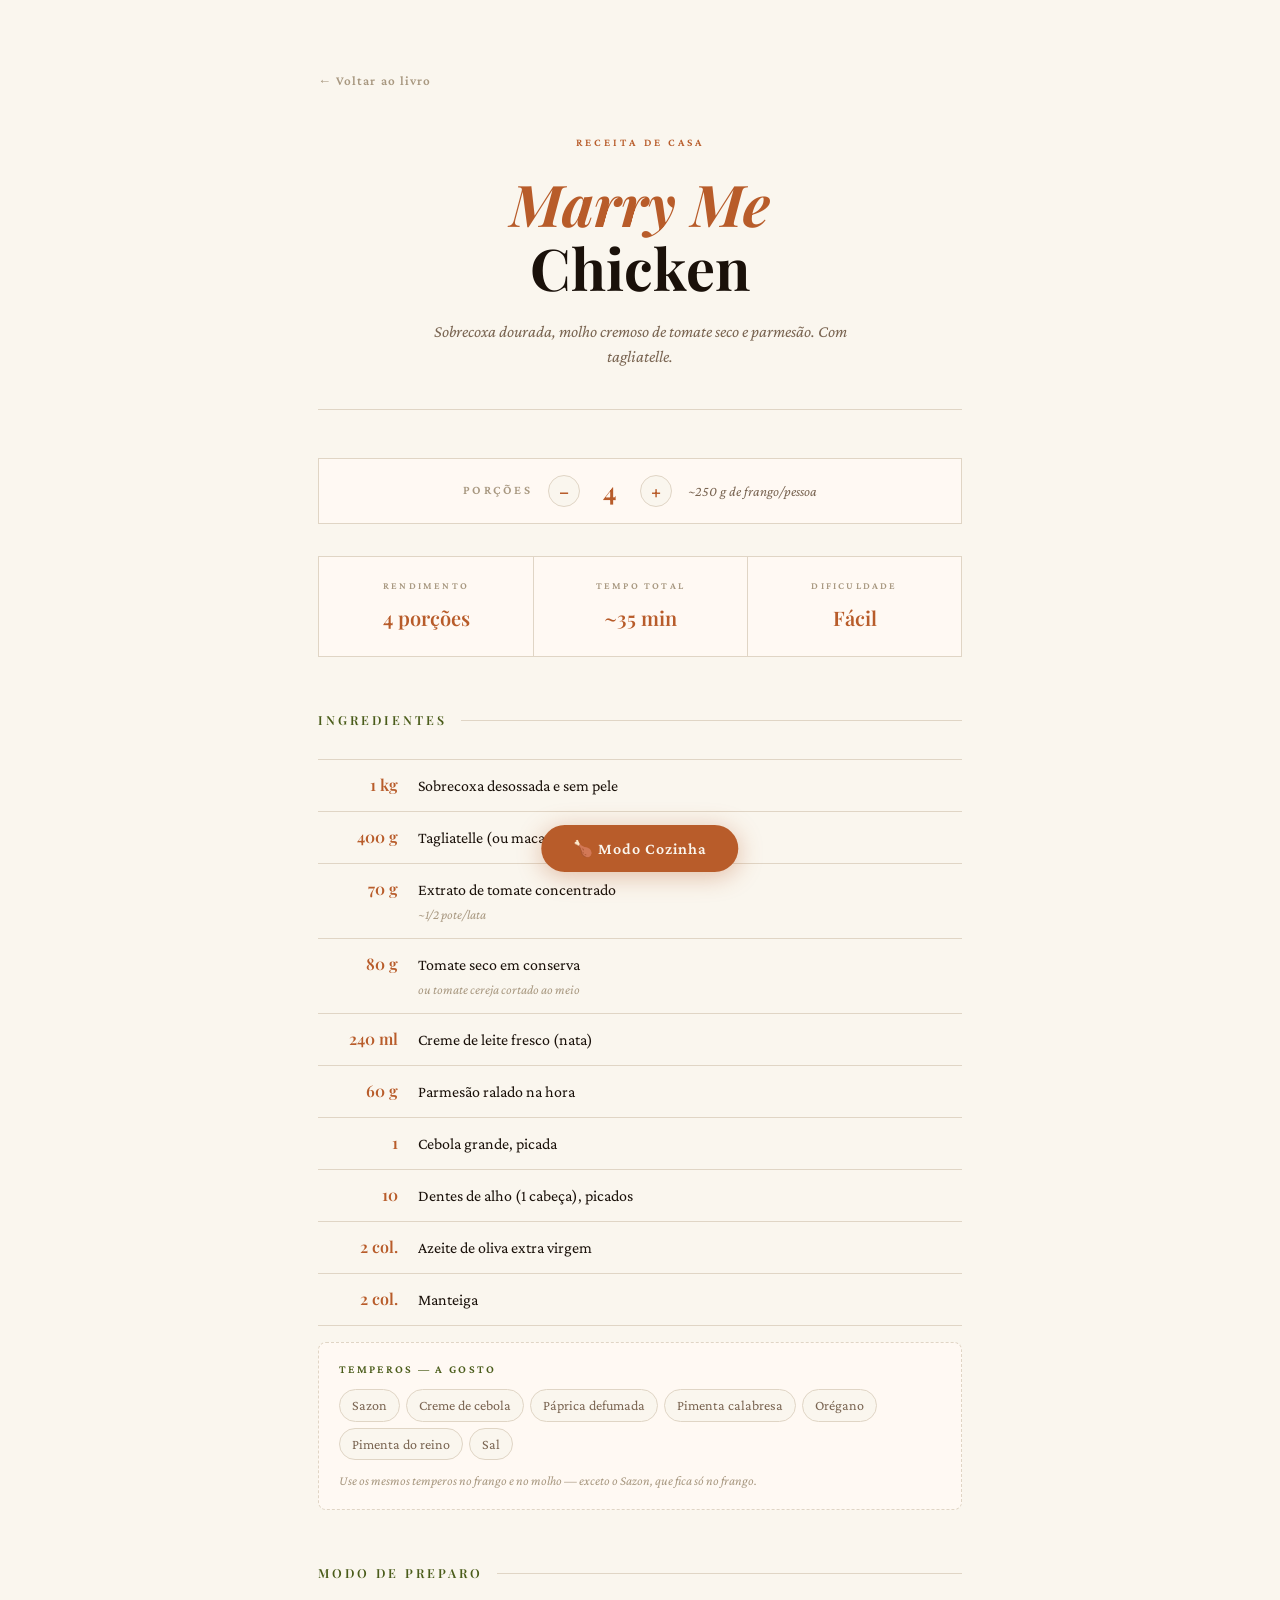
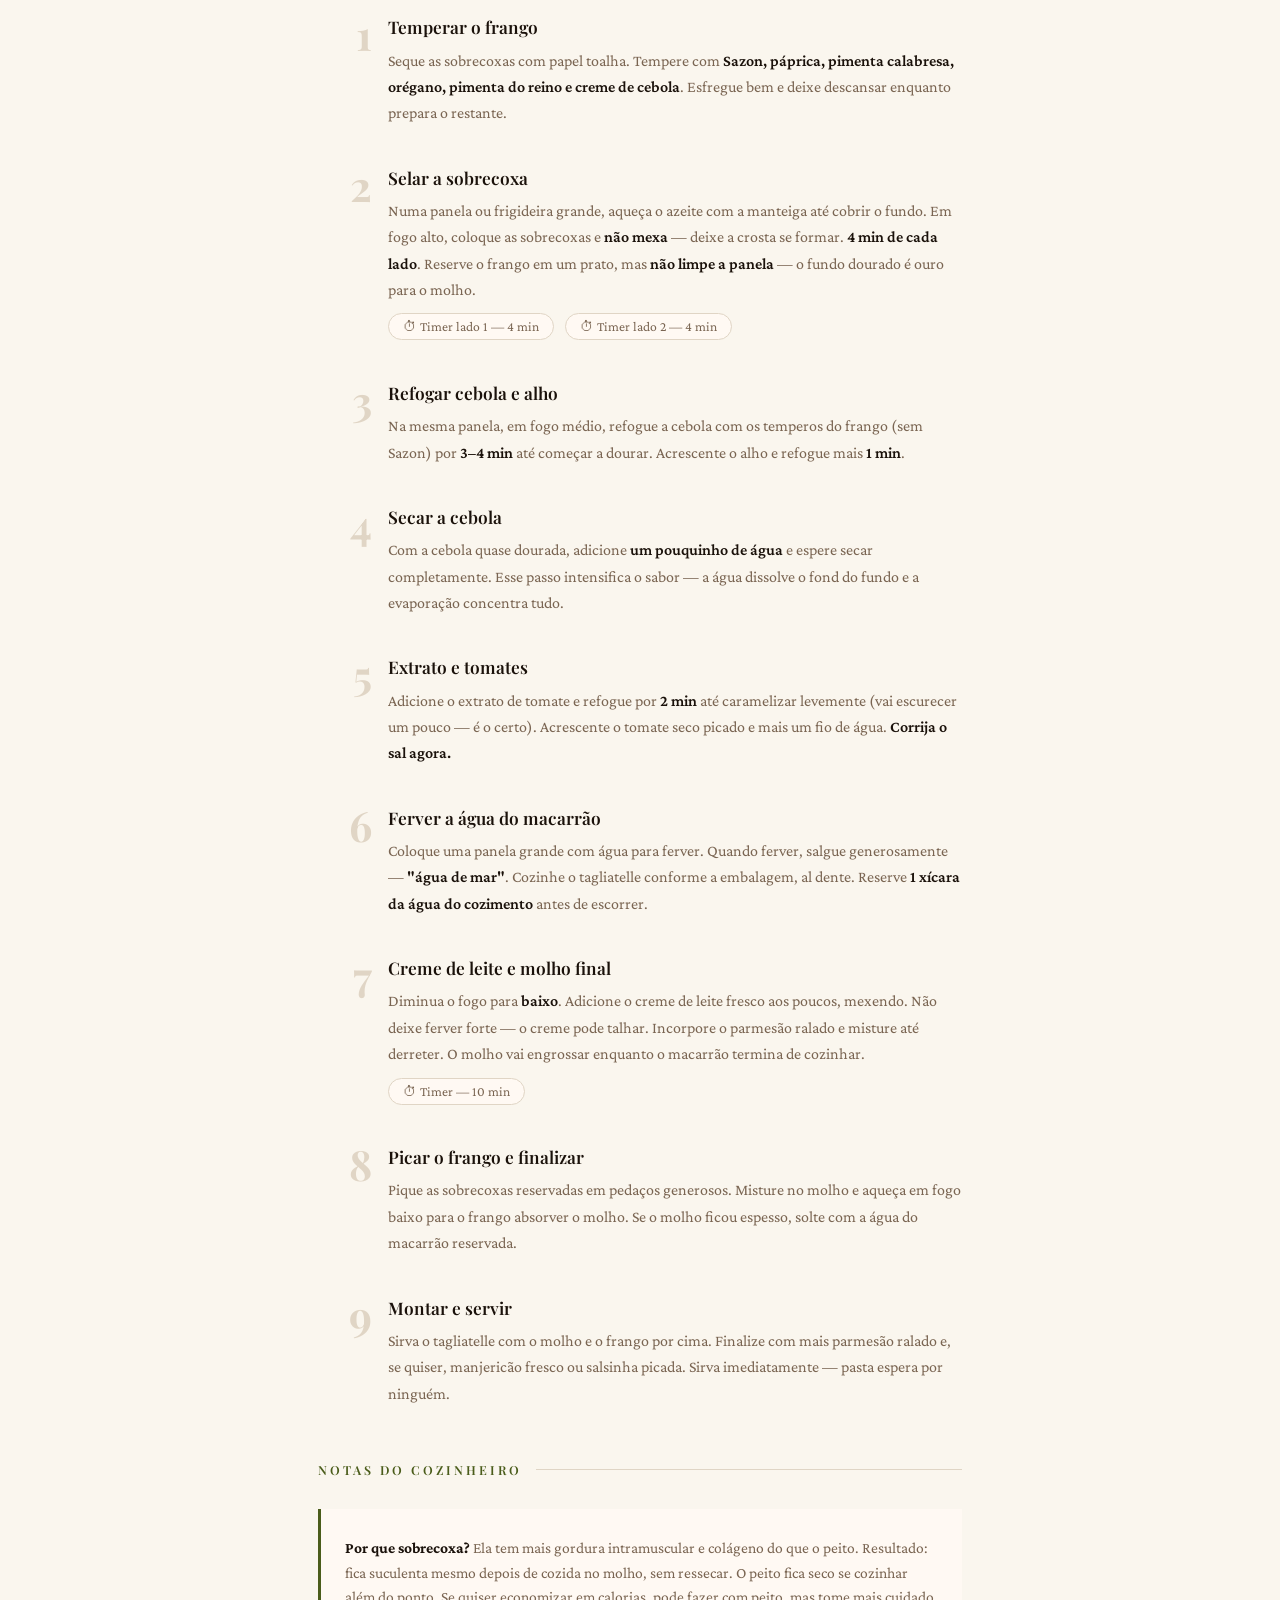
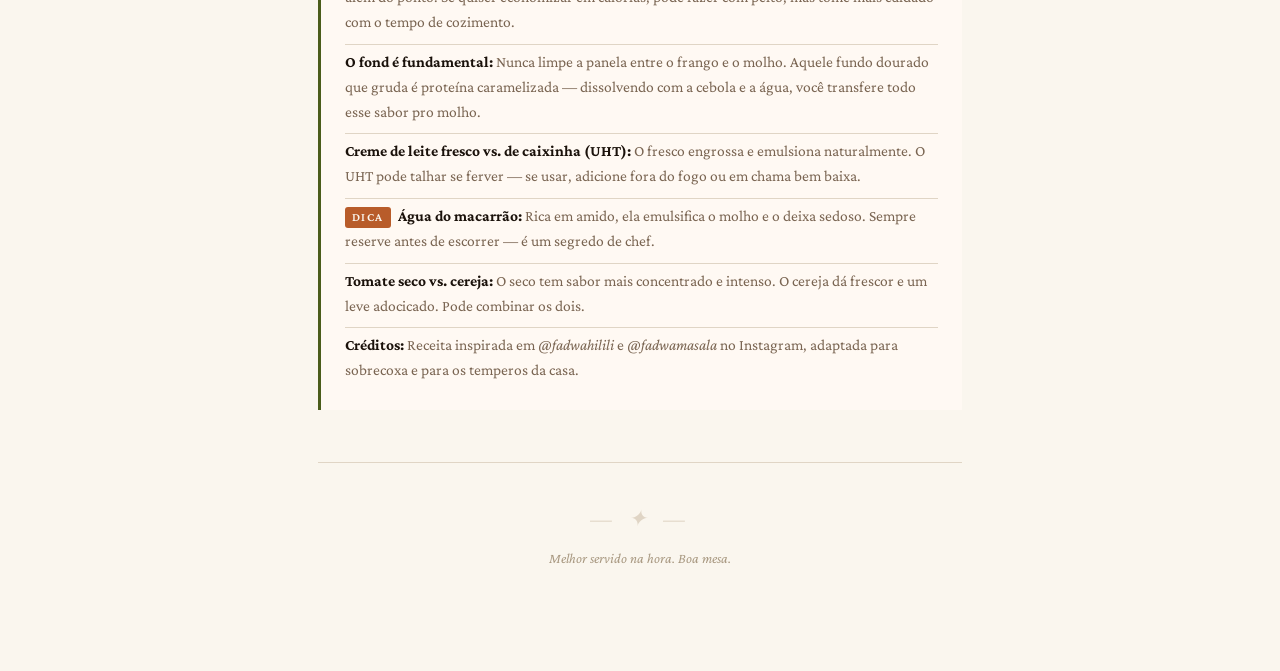
==== commit daef610b: "brownie + timer" ====
--- a/marry_me_chicken.html
+++ b/marry_me_chicken.html
@@ -84,19 +84,17 @@
     <div class="step"><div class="step-num">3</div><div class="step-body">
       <h3>Refogar cebola e alho</h3>
       <p>Na mesma panela, em fogo médio, refogue a cebola com os temperos do frango (sem Sazon) por <strong>3–4 min</strong> até começar a dourar. Acrescente o alho e refogue mais <strong>1 min</strong>.</p>
-      <button class="timer-chip" onclick="startChip(this,4*60,'Refogado')">⏱ Timer — 4 min</button>
     </div></div>
 
     <div class="step"><div class="step-num">4</div><div class="step-body">
       <h3>Secar a cebola</h3>
       <p>Com a cebola quase dourada, adicione <strong>um pouquinho de água</strong> e espere secar completamente. Esse passo intensifica o sabor — a água dissolve o fond do fundo e a evaporação concentra tudo.</p>
-      <button class="timer-chip" onclick="startChip(this,3*60,'Secar')">⏱ Timer — 3 min</button>
+
     </div></div>
 
     <div class="step"><div class="step-num">5</div><div class="step-body">
       <h3>Extrato e tomates</h3>
       <p>Adicione o extrato de tomate e refogue por <strong>2 min</strong> até caramelizar levemente (vai escurecer um pouco — é o certo). Acrescente o tomate seco picado e mais um fio de água. <strong>Corrija o sal agora.</strong></p>
-      <button class="timer-chip" onclick="startChip(this,2*60,'Extrato')">⏱ Timer — 2 min</button>
     </div></div>
 
     <div class="step"><div class="step-num">6</div><div class="step-body">
@@ -112,8 +110,8 @@
 
     <div class="step"><div class="step-num">8</div><div class="step-body">
       <h3>Picar o frango e finalizar</h3>
-      <p>Pique as sobrecoxas reservadas em pedaços generosos. Misture no molho e aqueça por <strong>2 min</strong> em fogo baixo para o frango absorver o molho. Se o molho ficou espesso, solte com a água do macarrão reservada.</p>
-      <button class="timer-chip" onclick="startChip(this,2*60,'Finalizar')">⏱ Timer — 2 min</button>
+      <p>Pique as sobrecoxas reservadas em pedaços generosos. Misture no molho e aqueça em fogo baixo para o frango absorver o molho. Se o molho ficou espesso, solte com a água do macarrão reservada.</p>
+      
     </div></div>
 
     <div class="step"><div class="step-num">9</div><div class="step-body">
@@ -127,7 +125,7 @@
     <h2>Notas do Cozinheiro</h2>
     <div class="notes-box">
       <div class="note-line">
-        <strong>Por que sobrecoxa?</strong> Ela tem mais gordura intramuscular e colágeno do que o peito. Resultado: fica suculenta mesmo depois de cozida no molho, sem ressecar. O peito fica seco se cozinhar além do ponto.
+        <strong>Por que sobrecoxa?</strong> Ela tem mais gordura intramuscular e colágeno do que o peito. Resultado: fica suculenta mesmo depois de cozida no molho, sem ressecar. O peito fica seco se cozinhar além do ponto. Se quiser economizar em calorias, pode fazer com peito, mas tome mais cuidado com o tempo de cozimento.
       </div>
       <div class="note-line">
         <strong>O fond é fundamental:</strong> Nunca limpe a panela entre o frango e o molho. Aquele fundo dourado que gruda é proteína caramelizada — dissolvendo com a cebola e a água, você transfere todo esse sabor pro molho.
@@ -181,6 +179,7 @@
         <span class="cm-time-label" id="cm-tlabel">restante</span>
       </div>
     </div>
+    <div class="cm-timer-meta" id="cm-tmeta">termina às --:--</div>
     <div class="cm-timer-btns">
       <button class="cm-btn-ghost"   onclick="resetTimer()">↺ Reset</button>
       <button class="cm-btn-primary" id="cm-playbtn" onclick="toggleTimer()">▶ Iniciar</button>
@@ -204,6 +203,7 @@
   </div>
 </div>
 
+<script src="timers.js"></script>
 <script>
 /* ══ BASE RECIPE (4 porções) ══ */
 const BASE = 4;
@@ -279,46 +279,6 @@
   if (document.visibilityState === 'visible' && document.getElementById('cooking-mode').classList.contains('active')) grabLock();
 });
 
-/* ══ TIMER ══ */
-const CIRC = 2 * Math.PI * 73.5;
-let tRem = 0, tTotal = 0, tRunning = false, tiv = null;
-
-function fmtT(s) { return String(Math.floor(s / 60)).padStart(2, '0') + ':' + String(s % 60).padStart(2, '0'); }
-function updateRing() {
-  const p = tTotal > 0 ? tRem / tTotal : 1;
-  document.getElementById('cm-ring').style.strokeDashoffset = CIRC * (1 - p);
-  document.getElementById('cm-ring').classList.toggle('done', tRem === 0 && tTotal > 0);
-}
-function setDisplay(s) { document.getElementById('cm-ttext').textContent = fmtT(s); updateRing(); }
-
-function toggleTimer() {
-  if (tRem === 0) { resetTimer(); return; }
-  tRunning = !tRunning;
-  const btn = document.getElementById('cm-playbtn');
-  if (tRunning) {
-    btn.textContent = '⏸ Pausar';
-    tiv = setInterval(() => {
-      tRem--;
-      setDisplay(tRem);
-      if (tRem <= 0) {
-        clearInterval(tiv); tRunning = false;
-        btn.textContent = '✓ Pronto';
-        document.getElementById('cm-tlabel').textContent = 'concluído!';
-        beep();
-      }
-    }, 1000);
-  } else {
-    clearInterval(tiv);
-    btn.textContent = '▶ Continuar';
-  }
-}
-function resetTimer() {
-  clearInterval(tiv); tRunning = false; tRem = tTotal;
-  setDisplay(tRem);
-  document.getElementById('cm-playbtn').textContent = '▶ Iniciar';
-  document.getElementById('cm-tlabel').textContent = 'restante';
-}
-
 /* ══ COOKING MODE STEPS ══ */
 function getCookSteps() {
   const s = servings;
@@ -336,7 +296,7 @@
     {
       title: "Temperar o frango",
       timer: null,
-      text: `Seque <strong>${chicken} de sobrecoxa</strong> com papel toalha. Tempere com <strong>Sazon, páprica, pimenta calabresa, orégano, pimenta do reino e creme de cebola</strong>. Esfregue bem e reserve.`
+      text: `Seque <strong>${chicken} de sobrecoxa</strong> com papel toalha. Tempere com <strong>Sazon/sal, páprica, pimenta calabresa, orégano, pimenta do reino e creme de cebola</strong>. Esfregue bem e reserve.`
     },
     {
       title: "Selar a sobrecoxa",
@@ -345,17 +305,17 @@
     },
     {
       title: "Refogar cebola e alho",
-      timer: 4 * 60,
-      text: `Na mesma panela, fogo médio, refogue <strong>${onion} cebola${onion > 1 ? 's' : ''}</strong> com os temperos (sem Sazon) por 3–4 min. Acrescente <strong>${garlic} dentes de alho</strong> e refogue mais 1 min.`
+      timer: null,
+      text: `Na mesma panela, fogo médio, refogue <strong>${onion} cebola${onion > 1 ? 's' : ''}</strong> com os temperos (sem Sazon, se usou sal no lugar do sazon, tempre aqui também com sal), por 3–4 min. Acrescente <strong>${garlic} dentes de alho</strong> e refogue mais 1 min.`
     },
     {
       title: "Secar a cebola",
-      timer: 3 * 60,
+      timer: null,
       text: `Com a cebola quase dourada, adicione <strong>um pouquinho de água</strong> e espere secar. Isso dissolve o fundo caramelizado e concentra o sabor. Aguarde até a água evaporar completamente.`
     },
     {
       title: "Extrato e tomates",
-      timer: 2 * 60,
+      timer: null,
       text: `Adicione <strong>${extract} de extrato de tomate</strong> e refogue por 2 min até escurecer levemente. Junte <strong>${sundried} de tomate seco</strong> picado e um fio de água. <strong>Corrija o sal agora.</strong>`
     },
     {
@@ -370,7 +330,7 @@
     },
     {
       title: "Picar o frango e finalizar",
-      timer: 2 * 60,
+      timer: null,
       text: `Pique as sobrecoxas em pedaços generosos. Misture no molho e aqueça em fogo baixo por <strong>2 min</strong>. Se o molho ficou espesso, solte com a água do macarrão reservada.`
     },
     {
@@ -383,7 +343,7 @@
 
 let cur = 0;
 function render(idx) {
-  clearInterval(tiv); tRunning = false;
+  RecipeTimers.stopStepTimer({ clearStorage: false });
   const steps = getCookSteps();
   const done = idx >= steps.length;
 
@@ -409,10 +369,7 @@
   document.getElementById('cm-text').innerHTML = s.text;
 
   if (s.timer) {
-    tTotal = s.timer; tRem = s.timer;
-    setDisplay(tRem);
-    document.getElementById('cm-playbtn').textContent = '▶ Iniciar';
-    document.getElementById('cm-tlabel').textContent = 'restante';
+    RecipeTimers.prepareStepTimer(s.timer, idx);
     document.getElementById('cm-timer').style.display = 'flex';
   }
 
@@ -422,35 +379,9 @@
   document.getElementById('cm-content').scrollTop = 0;
 }
 
-function goStep(d) { clearInterval(tiv); tRunning = false; cur = Math.max(0, cur + d); render(cur); }
-function enterCook() { cur = 0; document.getElementById('cooking-mode').classList.add('active'); render(0); grabLock(); document.body.style.overflow = 'hidden'; }
-function exitCook() { clearInterval(tiv); tRunning = false; document.getElementById('cooking-mode').classList.remove('active'); dropLock(); document.body.style.overflow = ''; }
-
-/* ══ INLINE CHIP TIMERS ══ */
-const chipIntervals = {};
-function startChip(btn, sec, label) {
-  clearInterval(chipIntervals[label]);
-  let rem = sec;
-  btn.textContent = `⏱ ${label} — ${fmtT(rem)}`;
-  btn.style.cssText = 'background:var(--terracotta);color:var(--cream);border-color:var(--terracotta)';
-  btn.onclick = () => cancelChip(btn, sec, label);
-  chipIntervals[label] = setInterval(() => {
-    rem--;
-    btn.textContent = `⏱ ${label} — ${fmtT(rem)}`;
-    if (rem <= 0) {
-      clearInterval(chipIntervals[label]);
-      btn.textContent = `✓ ${label} — Pronto!`;
-      btn.style.cssText = 'background:#4A5C1A;color:var(--cream);border-color:#4A5C1A';
-      beep();
-    }
-  }, 1000);
-}
-function cancelChip(btn, sec, label) {
-  clearInterval(chipIntervals[label]);
-  btn.textContent = `⏱ Timer ${Math.round(sec / 60)} min`;
-  btn.style.cssText = '';
-  btn.onclick = () => startChip(btn, sec, label);
-}
+function goStep(d) { RecipeTimers.clearStepTimer(); cur = Math.max(0, cur + d); render(cur); }
+function enterCook() { const savedStep = RecipeTimers.getSavedStep(); cur = savedStep === null ? 0 : savedStep; document.getElementById('cooking-mode').classList.add('active'); render(cur); grabLock(); document.body.style.overflow = 'hidden'; }
+function exitCook() { RecipeTimers.clearStepTimer(); document.getElementById('cooking-mode').classList.remove('active'); dropLock(); document.body.style.overflow = ''; }
 </script>
 </body>
-</html>+</html>
--- a/styles.css
+++ b/styles.css
@@ -469,6 +469,7 @@
 .cm-time-overlay { position: absolute; inset: 0; display: flex; flex-direction: column; align-items: center; justify-content: center; }
 .cm-time-text { font-family: 'Playfair Display', serif; font-size: 1.9rem; font-weight: 700; color: var(--cream); letter-spacing: .04em; line-height: 1; }
 .cm-time-label { font-size: .72rem; letter-spacing: .15em; text-transform: uppercase; color: #5A4535; margin-top: 4px; }
+.cm-timer-meta { min-height: 1.1em; color: #7A6552; font-size: .84rem; line-height: 1.2; }
 
 .cm-timer-btns { display: flex; gap: 10px; }
 .cm-btn-primary { background: var(--terracotta); color: var(--cream); border: none; border-radius: 100px; padding: 12px 28px; font-family: 'Crimson Pro', serif; font-size: 1rem; font-weight: 600; cursor: pointer; min-width: 130px; text-align: center; transition: opacity .15s; }
